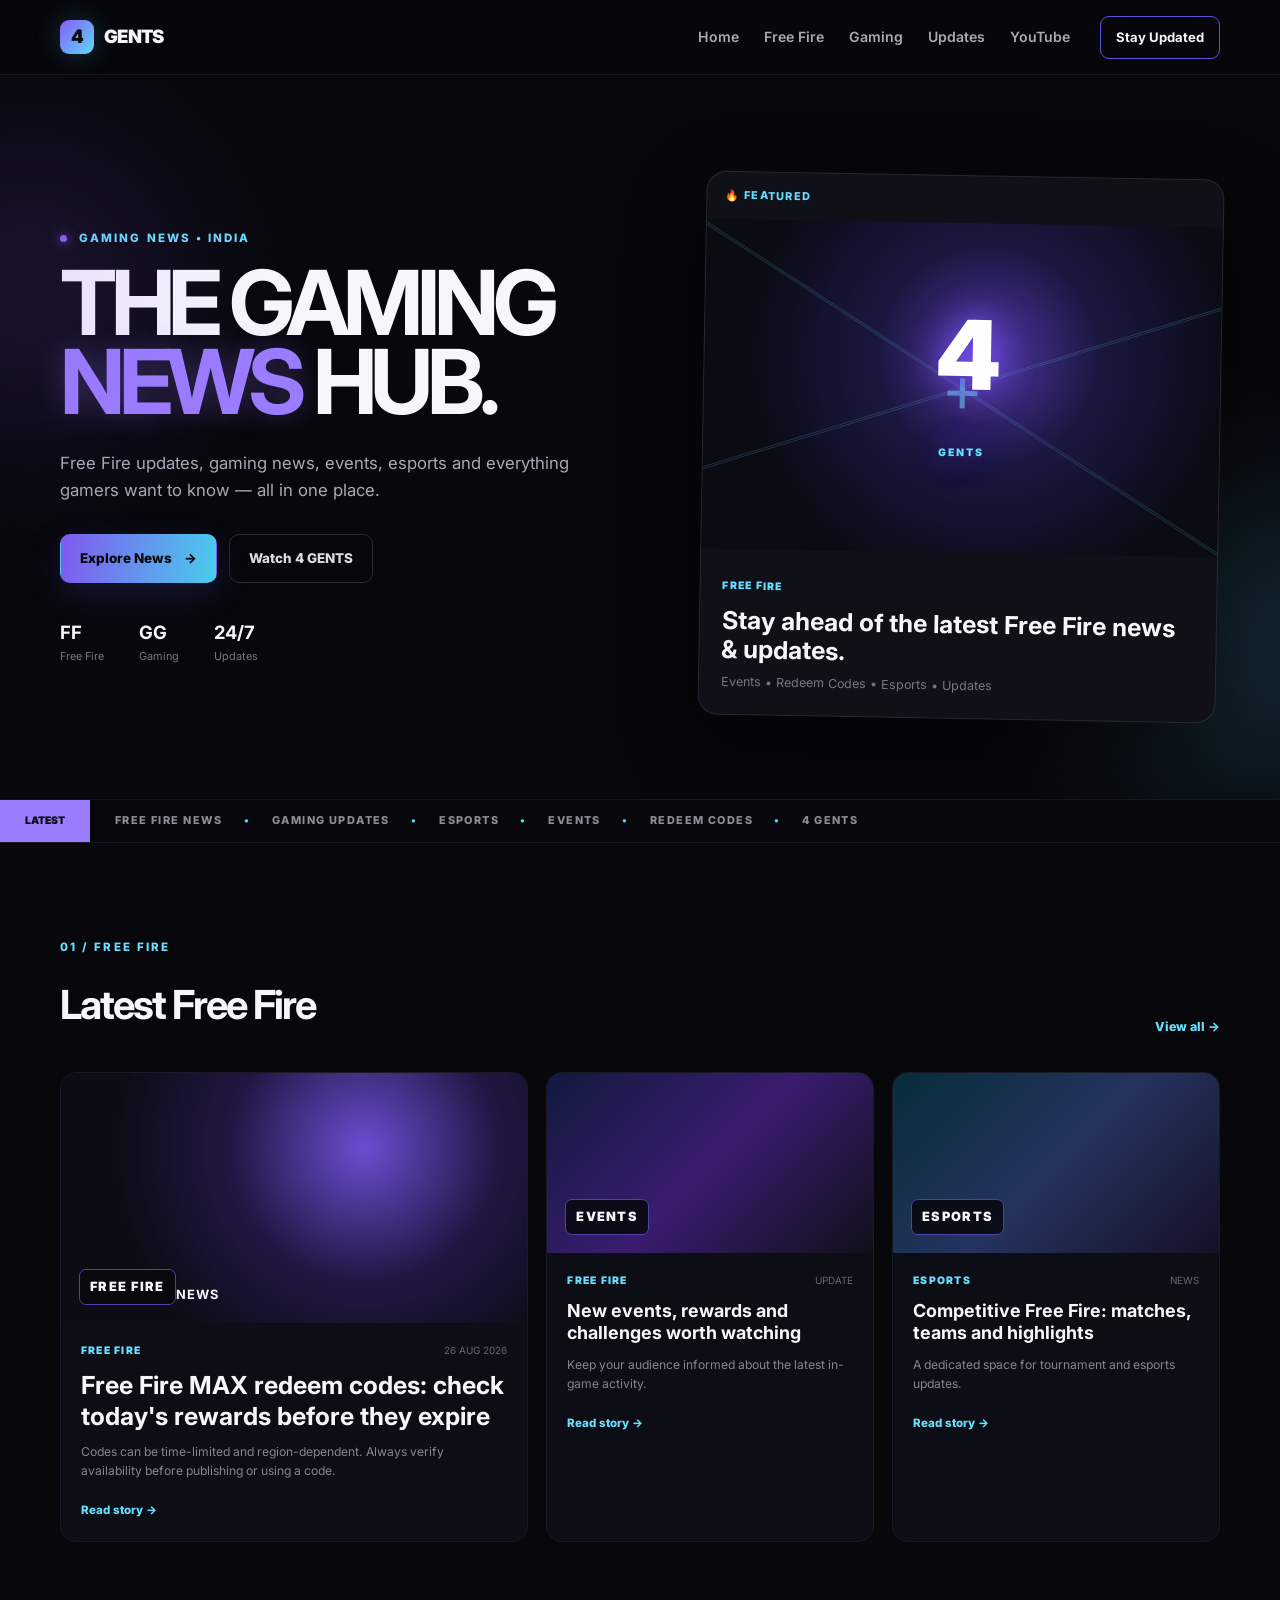
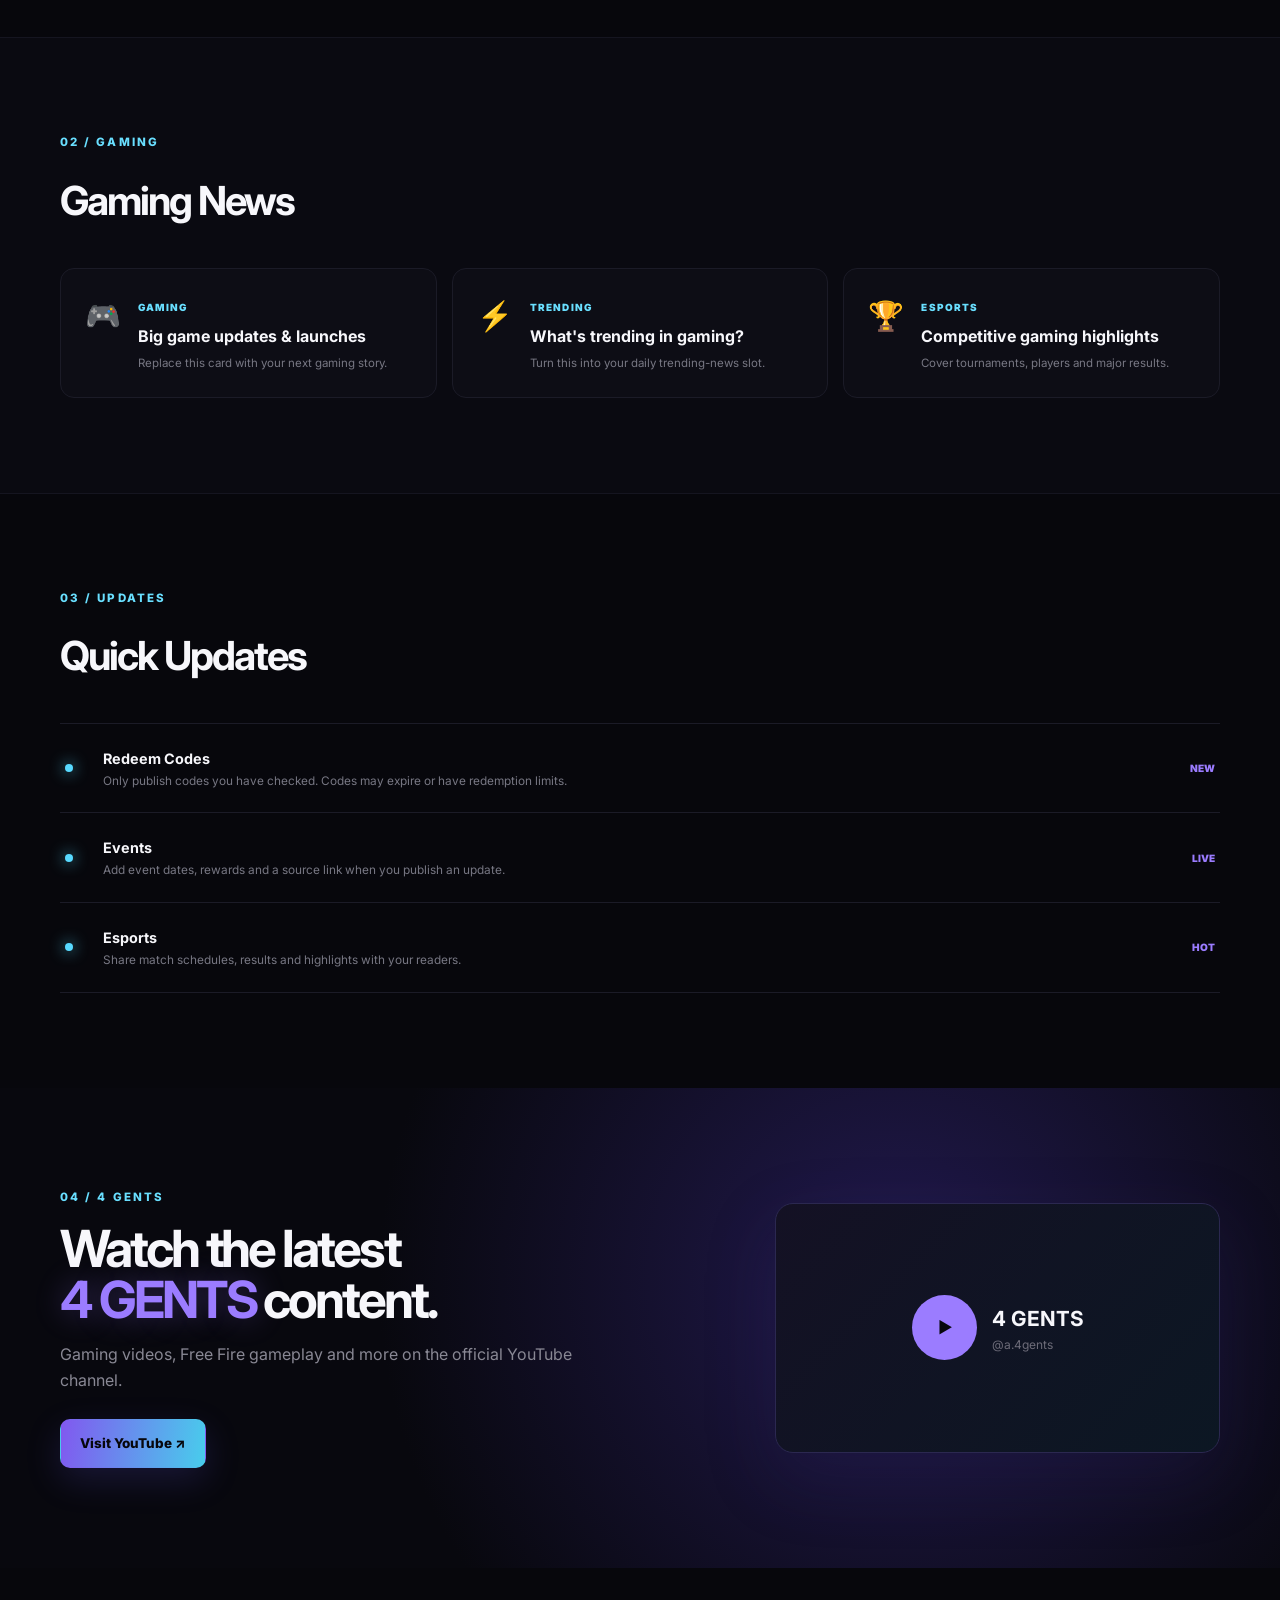
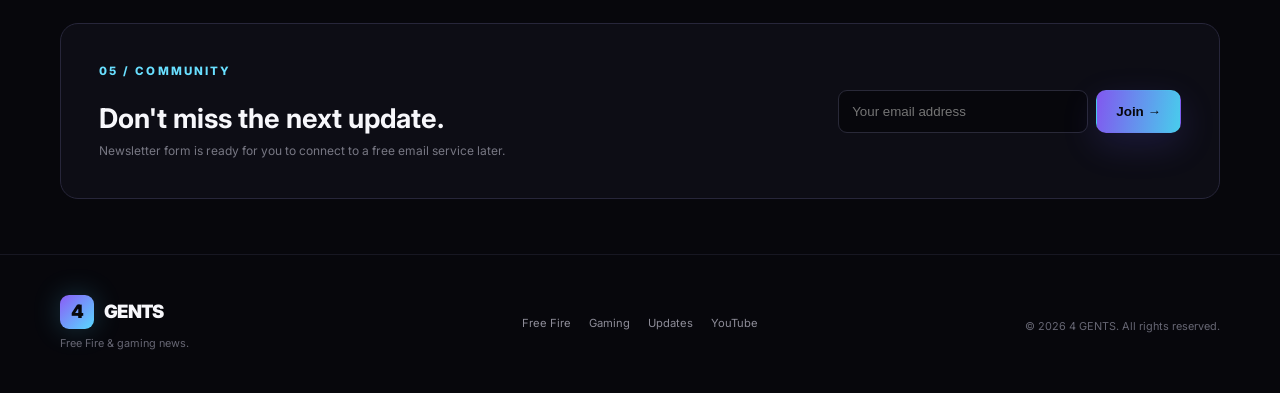
==== index.html @ d318eb94 "Add files via upload" ====
<!DOCTYPE html>
<html lang="en">
<head>
  <meta charset="UTF-8">
  <meta name="viewport" content="width=device-width, initial-scale=1.0">
  <meta name="description" content="4 GENTS - Free Fire and gaming news, updates, events, esports and gaming content.">
  <title>4 GENTS | Free Fire & Gaming News</title>
  <link rel="preconnect" href="https://fonts.googleapis.com">
  <link rel="preconnect" href="https://fonts.gstatic.com" crossorigin>
  <link href="https://fonts.googleapis.com/css2?family=Inter:wght@400;500;600;700;800;900&display=swap" rel="stylesheet">
  <link rel="stylesheet" href="style.css">
</head>
<body>
  <div class="progress" id="progress"></div>

  <header class="header">
    <div class="container nav">
      <a class="brand" href="#home" aria-label="4 GENTS home">
        <span class="brand-mark">4</span><span>GENTS</span>
      </a>
      <button class="menu" id="menu" aria-label="Open menu">☰</button>
      <nav id="navLinks">
        <a href="#home">Home</a>
        <a href="#freefire">Free Fire</a>
        <a href="#gaming">Gaming</a>
        <a href="#updates">Updates</a>
        <a href="#youtube">YouTube</a>
      </nav>
      <a class="nav-cta" href="#newsletter">Stay Updated</a>
    </div>
  </header>

  <main id="home">
    <section class="hero">
      <div class="hero-glow glow-one"></div>
      <div class="hero-glow glow-two"></div>
      <div class="container hero-grid">
        <div class="hero-copy">
          <div class="eyebrow"><span></span> GAMING NEWS • INDIA</div>
          <h1>THE GAMING<br><em>NEWS</em> HUB.</h1>
          <p>Free Fire updates, gaming news, events, esports and everything gamers want to know — all in one place.</p>
          <div class="hero-buttons">
            <a class="btn primary" href="#freefire">Explore News <span>→</span></a>
            <a class="btn ghost" href="#youtube">Watch 4 GENTS</a>
          </div>
          <div class="hero-stats">
            <div><strong>FF</strong><span>Free Fire</span></div>
            <div><strong>GG</strong><span>Gaming</span></div>
            <div><strong>24/7</strong><span>Updates</span></div>
          </div>
        </div>
        <div class="hero-card">
          <div class="card-tag">🔥 FEATURED</div>
          <div class="hero-art">
            <div class="scan"></div>
            <div class="crosshair">+</div>
            <div class="ff-logo">4<br><small>GENTS</small></div>
          </div>
          <div class="hero-card-body">
            <span class="category">FREE FIRE</span>
            <h2>Stay ahead of the latest Free Fire news & updates.</h2>
            <p>Events • Redeem Codes • Esports • Updates</p>
          </div>
        </div>
      </div>
    </section>

    <section class="ticker">
      <div class="ticker-label">LATEST</div>
      <div class="ticker-track">FREE FIRE NEWS <span>•</span> GAMING UPDATES <span>•</span> ESPORTS <span>•</span> EVENTS <span>•</span> REDEEM CODES <span>•</span> 4 GENTS</div>
    </section>

    <section class="section" id="freefire">
      <div class="container">
        <div class="section-head">
          <div>
            <div class="eyebrow">01 / FREE FIRE</div>
            <h2>Latest Free Fire</h2>
          </div>
          <a class="view-all" href="#updates">View all →</a>
        </div>

        <div class="news-grid">
          <article class="news-card featured">
            <div class="news-image ff-image">
              <span>FREE FIRE</span>
              <b>NEWS</b>
            </div>
            <div class="news-body">
              <div class="meta"><span>FREE FIRE</span><time>26 AUG 2026</time></div>
              <h3>Free Fire MAX redeem codes: check today's rewards before they expire</h3>
              <p>Codes can be time-limited and region-dependent. Always verify availability before publishing or using a code.</p>
              <a href="#updates">Read story →</a>
            </div>
          </article>

          <article class="news-card">
            <div class="news-image events-image"><span>EVENTS</span></div>
            <div class="news-body">
              <div class="meta"><span>FREE FIRE</span><time>UPDATE</time></div>
              <h3>New events, rewards and challenges worth watching</h3>
              <p>Keep your audience informed about the latest in-game activity.</p>
              <a href="#updates">Read story →</a>
            </div>
          </article>

          <article class="news-card">
            <div class="news-image esports-image"><span>ESPORTS</span></div>
            <div class="news-body">
              <div class="meta"><span>ESPORTS</span><time>NEWS</time></div>
              <h3>Competitive Free Fire: matches, teams and highlights</h3>
              <p>A dedicated space for tournament and esports updates.</p>
              <a href="#updates">Read story →</a>
            </div>
          </article>
        </div>
      </div>
    </section>

    <section class="section alt" id="gaming">
      <div class="container">
        <div class="section-head">
          <div>
            <div class="eyebrow">02 / GAMING</div>
            <h2>Gaming News</h2>
          </div>
        </div>
        <div class="mini-grid">
          <article class="mini-card"><span class="mini-icon">🎮</span><div><small>GAMING</small><h3>Big game updates & launches</h3><p>Replace this card with your next gaming story.</p></div></article>
          <article class="mini-card"><span class="mini-icon">⚡</span><div><small>TRENDING</small><h3>What's trending in gaming?</h3><p>Turn this into your daily trending-news slot.</p></div></article>
          <article class="mini-card"><span class="mini-icon">🏆</span><div><small>ESPORTS</small><h3>Competitive gaming highlights</h3><p>Cover tournaments, players and major results.</p></div></article>
        </div>
      </div>
    </section>

    <section class="section" id="updates">
      <div class="container">
        <div class="section-head">
          <div>
            <div class="eyebrow">03 / UPDATES</div>
            <h2>Quick Updates</h2>
          </div>
        </div>
        <div class="update-list">
          <div class="update"><span class="dot"></span><div><b>Redeem Codes</b><p>Only publish codes you have checked. Codes may expire or have redemption limits.</p></div><time>NEW</time></div>
          <div class="update"><span class="dot"></span><div><b>Events</b><p>Add event dates, rewards and a source link when you publish an update.</p></div><time>LIVE</time></div>
          <div class="update"><span class="dot"></span><div><b>Esports</b><p>Share match schedules, results and highlights with your readers.</p></div><time>HOT</time></div>
        </div>
      </div>
    </section>

    <section class="youtube" id="youtube">
      <div class="container youtube-inner">
        <div>
          <div class="eyebrow">04 / 4 GENTS</div>
          <h2>Watch the latest<br><em>4 GENTS</em> content.</h2>
          <p>Gaming videos, Free Fire gameplay and more on the official YouTube channel.</p>
          <a class="btn primary" href="https://youtube.com/@a.4gents" target="_blank" rel="noopener">Visit YouTube ↗</a>
        </div>
        <div class="yt-card">
          <div class="play">▶</div>
          <div><b>4 GENTS</b><span>@a.4gents</span></div>
        </div>
      </div>
    </section>

    <section class="newsletter" id="newsletter">
      <div class="container newsletter-box">
        <div><div class="eyebrow">05 / COMMUNITY</div><h2>Don't miss the next update.</h2><p>Newsletter form is ready for you to connect to a free email service later.</p></div>
        <form onsubmit="event.preventDefault(); alert('Thanks! Connect this form to an email service when you are ready.');">
          <input type="email" placeholder="Your email address" required>
          <button class="btn primary" type="submit">Join →</button>
        </form>
      </div>
    </section>
  </main>

  <footer>
    <div class="container footer">
      <div><a class="brand" href="#home"><span class="brand-mark">4</span><span>GENTS</span></a><p>Free Fire & gaming news.</p></div>
      <div class="footer-links"><a href="#freefire">Free Fire</a><a href="#gaming">Gaming</a><a href="#updates">Updates</a><a href="https://youtube.com/@a.4gents" target="_blank" rel="noopener">YouTube</a></div>
      <p class="copyright">© 2026 4 GENTS. All rights reserved.</p>
    </div>
  </footer>
  <script src="script.js"></script>
</body>
</html>
---- style.css ----
*{box-sizing:border-box;margin:0;padding:0}html{scroll-behavior:smooth}body{font-family:Inter,Arial,sans-serif;background:#07070c;color:#f7f7fb;line-height:1.6;overflow-x:hidden}a{color:inherit;text-decoration:none}.container{width:min(1160px,92%);margin:auto}.header{position:sticky;top:0;z-index:100;background:rgba(7,7,12,.78);backdrop-filter:blur(18px);border-bottom:1px solid rgba(255,255,255,.07)}.nav{height:74px;display:flex;align-items:center;gap:30px}.brand{display:flex;align-items:center;gap:10px;font-weight:900;letter-spacing:-.04em;font-size:1.15rem}.brand-mark{width:34px;height:34px;display:grid;place-items:center;border-radius:9px;background:linear-gradient(135deg,#8b5cf6,#58d9ff);color:#08080d;font-weight:900;box-shadow:0 0 28px rgba(88,217,255,.22)}nav{display:flex;gap:25px;margin-left:auto}nav a{font-size:.88rem;color:#aaa9b5;font-weight:600;transition:.2s}nav a:hover{color:#fff}.nav-cta{padding:10px 15px;border:1px solid #5b51d9;border-radius:9px;font-size:.82rem;font-weight:700}.menu{display:none;background:none;border:0;color:white;font-size:1.5rem}.hero{position:relative;padding:100px 0 80px;overflow:hidden}.hero-grid{display:grid;grid-template-columns:1.05fr .95fr;align-items:center;gap:70px}.eyebrow{font-size:.72rem;letter-spacing:.18em;color:#69dfff;font-weight:800;margin-bottom:17px}.eyebrow span{display:inline-block;width:7px;height:7px;background:#8b5cf6;border-radius:50%;margin-right:7px;box-shadow:0 0 12px #8b5cf6}.hero h1{font-size:clamp(3.3rem,7vw,6.7rem);line-height:.88;letter-spacing:-.07em;margin-bottom:28px}.hero h1 em,.youtube h2 em{font-style:normal;color:#9b7cff;text-shadow:0 0 30px rgba(155,124,255,.3)}.hero p{max-width:580px;color:#aaa9b5;font-size:1.05rem}.hero-buttons{display:flex;gap:12px;margin:30px 0}.btn{display:inline-flex;align-items:center;gap:12px;padding:13px 19px;border-radius:10px;font-weight:800;font-size:.84rem;border:1px solid transparent;cursor:pointer}.btn.primary{background:linear-gradient(100deg,#8158ef,#48cdec);color:#07070c;box-shadow:0 12px 35px rgba(100,90,240,.18)}.btn.ghost{border-color:#292938;color:#ddd}.hero-stats{display:flex;gap:35px;margin-top:35px}.hero-stats div{display:flex;flex-direction:column}.hero-stats strong{font-size:1.15rem}.hero-stats span{font-size:.68rem;color:#777783}.hero-card{border:1px solid rgba(255,255,255,.1);border-radius:20px;overflow:hidden;background:#101018;box-shadow:0 25px 80px rgba(0,0,0,.45);transform:rotate(1deg)}.card-tag{padding:15px 18px;font-size:.68rem;letter-spacing:.12em;color:#66dcff;font-weight:800}.hero-art{height:330px;position:relative;background:radial-gradient(circle at 55% 40%,#5135a5 0,#1b1740 32%,#0b0b14 70%);display:grid;place-items:center;overflow:hidden}.hero-art:before,.hero-art:after{content:"";position:absolute;border:1px solid rgba(100,220,255,.18);width:150%;height:1px;transform:rotate(-18deg)}.hero-art:after{transform:rotate(32deg)}.scan{position:absolute;inset:0;background:linear-gradient(transparent 49%,rgba(93,216,255,.09) 50%,transparent 51%);background-size:100% 18px}.crosshair{position:absolute;color:#6ddfff;font-size:4rem;opacity:.55}.ff-logo{z-index:2;text-align:center;font-size:6rem;font-weight:900;line-height:.7;letter-spacing:-.12em;color:#fff;text-shadow:0 0 35px #7d55ff}.ff-logo small{font-size:.65rem;letter-spacing:.18em;color:#63dfff}.hero-card-body{padding:22px}.category,.meta span{color:#69dfff;font-size:.65rem;font-weight:900;letter-spacing:.12em}.hero-card h2{font-size:1.55rem;line-height:1.15;margin:9px 0}.hero-card p{font-size:.78rem;color:#777783}.ticker{height:44px;border-top:1px solid #171722;border-bottom:1px solid #171722;display:flex;align-items:center;overflow:hidden;white-space:nowrap}.ticker-label{height:100%;display:grid;place-items:center;padding:0 25px;background:#9b7cff;color:#07070c;font-size:.65rem;font-weight:900}.ticker-track{padding-left:25px;font-size:.68rem;letter-spacing:.13em;font-weight:800;color:#8e8d98}.ticker-track span{color:#58d9ff;margin:0 18px}.section{padding:95px 0}.section.alt{background:#0a0a11;border-top:1px solid #151520;border-bottom:1px solid #151520}.section-head{display:flex;align-items:end;justify-content:space-between;margin-bottom:35px}.section h2{font-size:2.5rem;letter-spacing:-.05em}.view-all{color:#69dfff;font-size:.78rem;font-weight:800}.news-grid{display:grid;grid-template-columns:1.25fr .875fr .875fr;gap:18px}.news-card{background:#0d0d15;border:1px solid #1a1a27;border-radius:16px;overflow:hidden;transition:.25s}.news-card:hover,.mini-card:hover{transform:translateY(-5px);border-color:#4c43a0}.news-image{height:180px;display:flex;align-items:flex-end;padding:18px;font-size:.8rem;font-weight:900;letter-spacing:.1em}.featured .news-image{height:250px}.ff-image{background:radial-gradient(circle at 65% 30%,#6c4dd1,#211744 38%,#0c0c14 72%)}.events-image{background:linear-gradient(135deg,#111a3d,#3a1c70,#101018)}.esports-image{background:linear-gradient(135deg,#072d3a,#25335f,#151126)}.news-image span{background:#07070cdd;border:1px solid #4d42a7;padding:7px 10px;border-radius:7px}.news-body{padding:20px}.meta{display:flex;justify-content:space-between;gap:15px;margin-bottom:10px}.meta time{font-size:.62rem;color:#666673}.news-body h3{font-size:1.12rem;line-height:1.25;margin-bottom:10px}.featured .news-body h3{font-size:1.55rem}.news-body p{font-size:.76rem;color:#858491;margin-bottom:15px}.news-body a{font-size:.72rem;color:#69dfff;font-weight:800}.mini-grid{display:grid;grid-template-columns:repeat(3,1fr);gap:15px}.mini-card{display:flex;gap:17px;padding:24px;border:1px solid #1b1b27;border-radius:14px;background:#0d0d15;transition:.25s}.mini-icon{font-size:1.8rem}.mini-card small{font-size:.62rem;color:#69dfff;font-weight:900;letter-spacing:.12em}.mini-card h3{font-size:1rem;margin:5px 0}.mini-card p{font-size:.72rem;color:#777783}.update-list{border-top:1px solid #1b1b27}.update{display:grid;grid-template-columns:18px 1fr auto;gap:20px;align-items:center;padding:22px 5px;border-bottom:1px solid #1b1b27}.dot{width:8px;height:8px;background:#58d9ff;border-radius:50%;box-shadow:0 0 15px #58d9ff}.update b{font-size:.9rem}.update p{font-size:.74rem;color:#777783}.update time{font-size:.63rem;font-weight:900;color:#9b7cff}.youtube{padding:100px 0;background:radial-gradient(circle at 70% 40%,#21194d,#08080e 55%)}.youtube-inner{display:grid;grid-template-columns:1fr .7fr;align-items:center;gap:80px}.youtube h2{font-size:3.2rem;line-height:1;letter-spacing:-.06em;margin-bottom:17px}.youtube p{color:#898894;max-width:550px;margin-bottom:25px}.yt-card{height:250px;border-radius:18px;border:1px solid #2b2850;background:linear-gradient(135deg,#141124,#0c1723);display:flex;align-items:center;justify-content:center;gap:15px;box-shadow:0 25px 70px rgba(45,35,100,.22)}.play{width:65px;height:65px;border-radius:50%;display:grid;place-items:center;background:#9b7cff;color:#08080d;padding-left:3px}.yt-card div:last-child{display:flex;flex-direction:column}.yt-card b{font-size:1.3rem}.yt-card span{color:#6d6c79;font-size:.75rem}.newsletter{padding:55px 0}.newsletter-box{border:1px solid #27263a;background:#0d0d15;border-radius:18px;padding:38px;display:flex;align-items:center;justify-content:space-between;gap:30px}.newsletter h2{font-size:1.7rem}.newsletter p{font-size:.75rem;color:#777783}.newsletter form{display:flex;gap:8px}.newsletter input{background:#07070c;border:1px solid #292938;color:#fff;padding:13px;border-radius:9px;min-width:250px;outline:none}.newsletter input:focus{border-color:#58d9ff}footer{border-top:1px solid #171722;padding:40px 0}.footer{display:grid;grid-template-columns:1fr auto 1fr;align-items:center;gap:30px}.footer p{font-size:.68rem;color:#666673;margin-top:6px}.footer-links{display:flex;gap:18px;font-size:.7rem;color:#8d8c98}.copyright{text-align:right}.progress{position:fixed;top:0;left:0;height:2px;background:#58d9ff;z-index:200;width:0}.hero-glow{position:absolute;border-radius:50%;filter:blur(80px);opacity:.15;pointer-events:none}.glow-one{width:300px;height:300px;background:#8b5cf6;left:-120px;top:60px}.glow-two{width:300px;height:300px;background:#58d9ff;right:-120px;bottom:0}@media(max-width:850px){.nav{gap:15px}.menu{display:block;margin-left:auto}.nav nav{display:none;position:absolute;top:74px;left:4%;right:4%;background:#0d0d15;border:1px solid #242333;border-radius:12px;padding:15px;flex-direction:column;gap:3px}.nav nav.open{display:flex}.nav nav a{padding:10px}.nav-cta{display:none}.hero{padding:65px 0}.hero-grid,.youtube-inner{grid-template-columns:1fr;gap:45px}.hero-card{transform:none}.news-grid{grid-template-columns:1fr 1fr}.featured{grid-column:1/-1}.mini-grid{grid-template-columns:1fr}.newsletter-box,.footer{grid-template-columns:1fr;display:grid}.copyright{text-align:left}.footer-links{order:2}.copyright{order:3}}@media(max-width:520px){.hero h1{font-size:3.4rem}.hero-buttons{flex-direction:column}.hero-buttons .btn{justify-content:center}.hero-stats{gap:20px}.news-grid{grid-template-columns:1fr}.featured{grid-column:auto}.featured .news-image{height:210px}.section{padding:70px 0}.section h2{font-size:2rem}.youtube h2{font-size:2.5rem}.newsletter-box{padding:25px}.newsletter form{flex-direction:column}.newsletter input{min-width:0}.footer-links{flex-wrap:wrap}.hero-art{height:260px}}
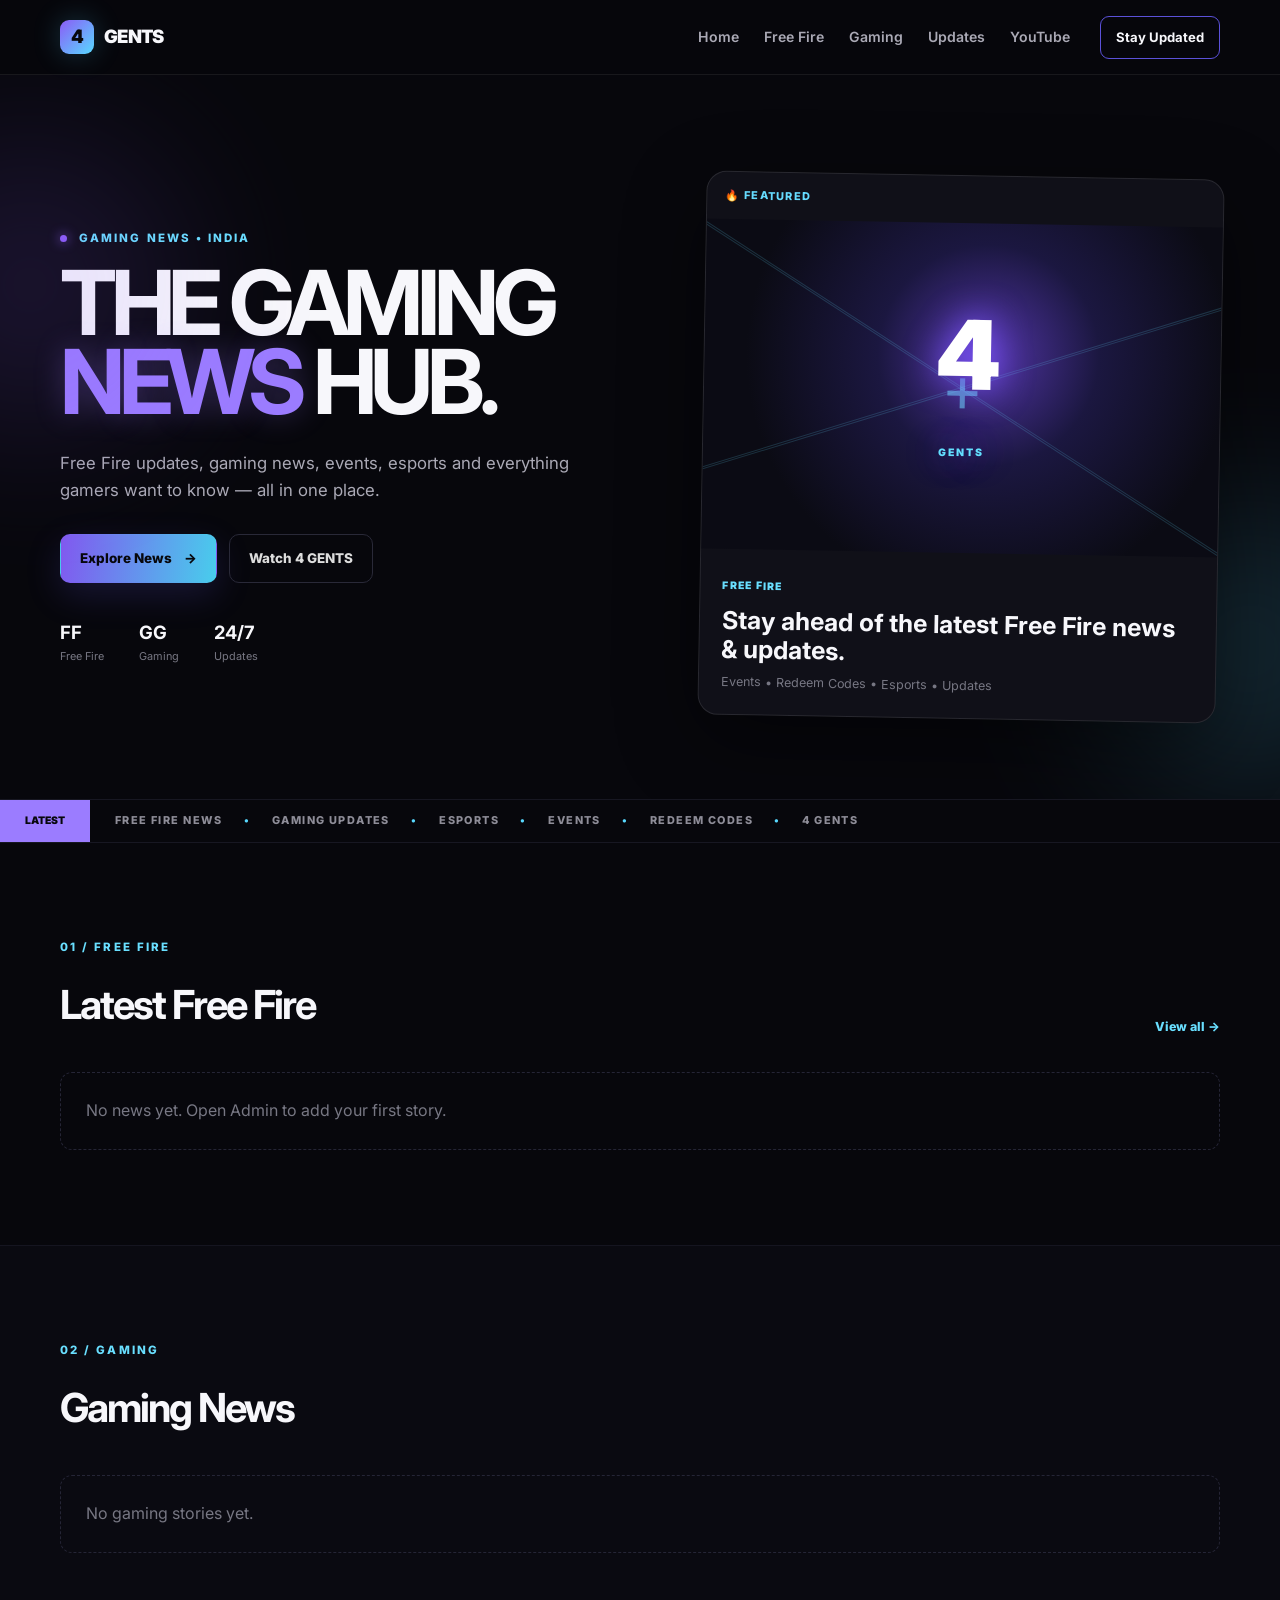
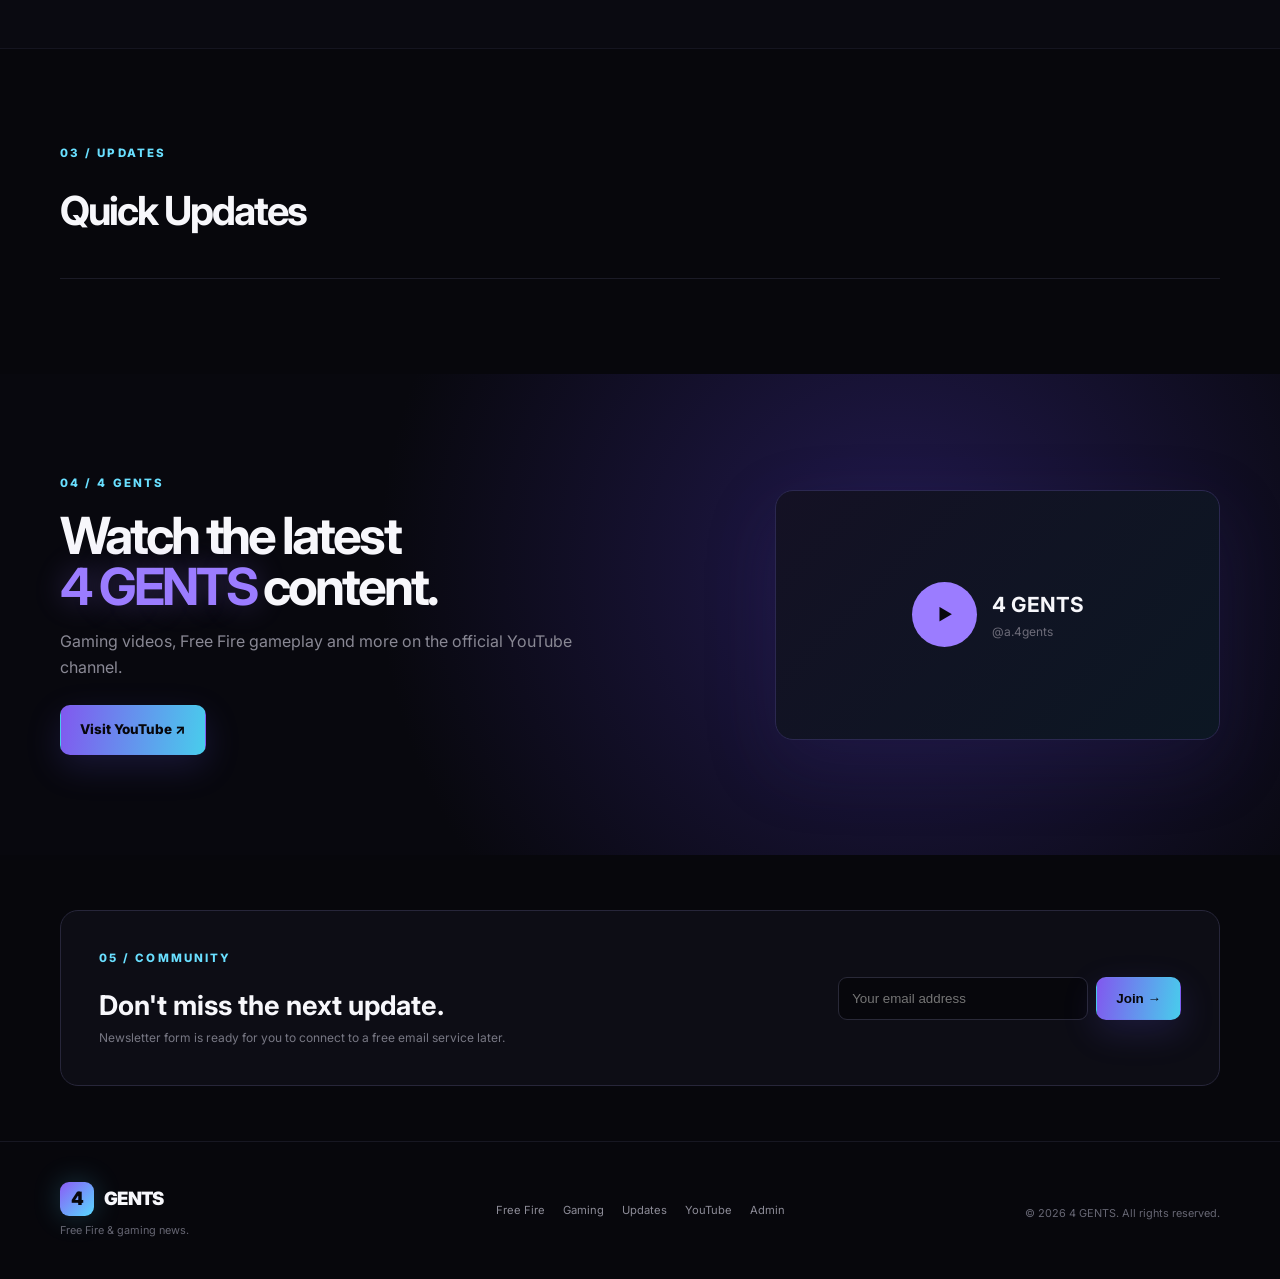
==== commit f6928875: "Add files via upload" ====
--- a/index.html
+++ b/index.html
@@ -1,187 +1,32 @@
 <!DOCTYPE html>
 <html lang="en">
 <head>
-  <meta charset="UTF-8">
-  <meta name="viewport" content="width=device-width, initial-scale=1.0">
+  <meta charset="UTF-8"><meta name="viewport" content="width=device-width, initial-scale=1.0">
   <meta name="description" content="4 GENTS - Free Fire and gaming news, updates, events, esports and gaming content.">
   <title>4 GENTS | Free Fire & Gaming News</title>
-  <link rel="preconnect" href="https://fonts.googleapis.com">
-  <link rel="preconnect" href="https://fonts.gstatic.com" crossorigin>
-  <link href="https://fonts.googleapis.com/css2?family=Inter:wght@400;500;600;700;800;900&display=swap" rel="stylesheet">
-  <link rel="stylesheet" href="style.css">
+  <link rel="preconnect" href="https://fonts.googleapis.com"><link rel="preconnect" href="https://fonts.gstatic.com" crossorigin>
+  <link href="https://fonts.googleapis.com/css2?family=Inter:wght@400;500;600;700;800;900&display=swap" rel="stylesheet"><link rel="stylesheet" href="style.css">
 </head>
 <body>
-  <div class="progress" id="progress"></div>
-
-  <header class="header">
-    <div class="container nav">
-      <a class="brand" href="#home" aria-label="4 GENTS home">
-        <span class="brand-mark">4</span><span>GENTS</span>
-      </a>
-      <button class="menu" id="menu" aria-label="Open menu">☰</button>
-      <nav id="navLinks">
-        <a href="#home">Home</a>
-        <a href="#freefire">Free Fire</a>
-        <a href="#gaming">Gaming</a>
-        <a href="#updates">Updates</a>
-        <a href="#youtube">YouTube</a>
-      </nav>
-      <a class="nav-cta" href="#newsletter">Stay Updated</a>
-    </div>
-  </header>
-
-  <main id="home">
-    <section class="hero">
-      <div class="hero-glow glow-one"></div>
-      <div class="hero-glow glow-two"></div>
-      <div class="container hero-grid">
-        <div class="hero-copy">
-          <div class="eyebrow"><span></span> GAMING NEWS • INDIA</div>
-          <h1>THE GAMING<br><em>NEWS</em> HUB.</h1>
-          <p>Free Fire updates, gaming news, events, esports and everything gamers want to know — all in one place.</p>
-          <div class="hero-buttons">
-            <a class="btn primary" href="#freefire">Explore News <span>→</span></a>
-            <a class="btn ghost" href="#youtube">Watch 4 GENTS</a>
-          </div>
-          <div class="hero-stats">
-            <div><strong>FF</strong><span>Free Fire</span></div>
-            <div><strong>GG</strong><span>Gaming</span></div>
-            <div><strong>24/7</strong><span>Updates</span></div>
-          </div>
-        </div>
-        <div class="hero-card">
-          <div class="card-tag">🔥 FEATURED</div>
-          <div class="hero-art">
-            <div class="scan"></div>
-            <div class="crosshair">+</div>
-            <div class="ff-logo">4<br><small>GENTS</small></div>
-          </div>
-          <div class="hero-card-body">
-            <span class="category">FREE FIRE</span>
-            <h2>Stay ahead of the latest Free Fire news & updates.</h2>
-            <p>Events • Redeem Codes • Esports • Updates</p>
-          </div>
-        </div>
-      </div>
-    </section>
-
-    <section class="ticker">
-      <div class="ticker-label">LATEST</div>
-      <div class="ticker-track">FREE FIRE NEWS <span>•</span> GAMING UPDATES <span>•</span> ESPORTS <span>•</span> EVENTS <span>•</span> REDEEM CODES <span>•</span> 4 GENTS</div>
-    </section>
-
-    <section class="section" id="freefire">
-      <div class="container">
-        <div class="section-head">
-          <div>
-            <div class="eyebrow">01 / FREE FIRE</div>
-            <h2>Latest Free Fire</h2>
-          </div>
-          <a class="view-all" href="#updates">View all →</a>
-        </div>
-
-        <div class="news-grid">
-          <article class="news-card featured">
-            <div class="news-image ff-image">
-              <span>FREE FIRE</span>
-              <b>NEWS</b>
-            </div>
-            <div class="news-body">
-              <div class="meta"><span>FREE FIRE</span><time>26 AUG 2026</time></div>
-              <h3>Free Fire MAX redeem codes: check today's rewards before they expire</h3>
-              <p>Codes can be time-limited and region-dependent. Always verify availability before publishing or using a code.</p>
-              <a href="#updates">Read story →</a>
-            </div>
-          </article>
-
-          <article class="news-card">
-            <div class="news-image events-image"><span>EVENTS</span></div>
-            <div class="news-body">
-              <div class="meta"><span>FREE FIRE</span><time>UPDATE</time></div>
-              <h3>New events, rewards and challenges worth watching</h3>
-              <p>Keep your audience informed about the latest in-game activity.</p>
-              <a href="#updates">Read story →</a>
-            </div>
-          </article>
-
-          <article class="news-card">
-            <div class="news-image esports-image"><span>ESPORTS</span></div>
-            <div class="news-body">
-              <div class="meta"><span>ESPORTS</span><time>NEWS</time></div>
-              <h3>Competitive Free Fire: matches, teams and highlights</h3>
-              <p>A dedicated space for tournament and esports updates.</p>
-              <a href="#updates">Read story →</a>
-            </div>
-          </article>
-        </div>
-      </div>
-    </section>
-
-    <section class="section alt" id="gaming">
-      <div class="container">
-        <div class="section-head">
-          <div>
-            <div class="eyebrow">02 / GAMING</div>
-            <h2>Gaming News</h2>
-          </div>
-        </div>
-        <div class="mini-grid">
-          <article class="mini-card"><span class="mini-icon">🎮</span><div><small>GAMING</small><h3>Big game updates & launches</h3><p>Replace this card with your next gaming story.</p></div></article>
-          <article class="mini-card"><span class="mini-icon">⚡</span><div><small>TRENDING</small><h3>What's trending in gaming?</h3><p>Turn this into your daily trending-news slot.</p></div></article>
-          <article class="mini-card"><span class="mini-icon">🏆</span><div><small>ESPORTS</small><h3>Competitive gaming highlights</h3><p>Cover tournaments, players and major results.</p></div></article>
-        </div>
-      </div>
-    </section>
-
-    <section class="section" id="updates">
-      <div class="container">
-        <div class="section-head">
-          <div>
-            <div class="eyebrow">03 / UPDATES</div>
-            <h2>Quick Updates</h2>
-          </div>
-        </div>
-        <div class="update-list">
-          <div class="update"><span class="dot"></span><div><b>Redeem Codes</b><p>Only publish codes you have checked. Codes may expire or have redemption limits.</p></div><time>NEW</time></div>
-          <div class="update"><span class="dot"></span><div><b>Events</b><p>Add event dates, rewards and a source link when you publish an update.</p></div><time>LIVE</time></div>
-          <div class="update"><span class="dot"></span><div><b>Esports</b><p>Share match schedules, results and highlights with your readers.</p></div><time>HOT</time></div>
-        </div>
-      </div>
-    </section>
-
-    <section class="youtube" id="youtube">
-      <div class="container youtube-inner">
-        <div>
-          <div class="eyebrow">04 / 4 GENTS</div>
-          <h2>Watch the latest<br><em>4 GENTS</em> content.</h2>
-          <p>Gaming videos, Free Fire gameplay and more on the official YouTube channel.</p>
-          <a class="btn primary" href="https://youtube.com/@a.4gents" target="_blank" rel="noopener">Visit YouTube ↗</a>
-        </div>
-        <div class="yt-card">
-          <div class="play">▶</div>
-          <div><b>4 GENTS</b><span>@a.4gents</span></div>
-        </div>
-      </div>
-    </section>
-
-    <section class="newsletter" id="newsletter">
-      <div class="container newsletter-box">
-        <div><div class="eyebrow">05 / COMMUNITY</div><h2>Don't miss the next update.</h2><p>Newsletter form is ready for you to connect to a free email service later.</p></div>
-        <form onsubmit="event.preventDefault(); alert('Thanks! Connect this form to an email service when you are ready.');">
-          <input type="email" placeholder="Your email address" required>
-          <button class="btn primary" type="submit">Join →</button>
-        </form>
-      </div>
-    </section>
-  </main>
-
-  <footer>
-    <div class="container footer">
-      <div><a class="brand" href="#home"><span class="brand-mark">4</span><span>GENTS</span></a><p>Free Fire & gaming news.</p></div>
-      <div class="footer-links"><a href="#freefire">Free Fire</a><a href="#gaming">Gaming</a><a href="#updates">Updates</a><a href="https://youtube.com/@a.4gents" target="_blank" rel="noopener">YouTube</a></div>
-      <p class="copyright">© 2026 4 GENTS. All rights reserved.</p>
-    </div>
-  </footer>
-  <script src="script.js"></script>
-</body>
-</html>
+<div class="progress" id="progress"></div>
+<header class="header"><div class="container nav">
+  <a class="brand" href="#home"><span class="brand-mark">4</span><span>GENTS</span></a>
+  <button class="menu" id="menu" aria-label="Open menu">☰</button>
+  <nav id="navLinks"><a href="#home">Home</a><a href="#freefire">Free Fire</a><a href="#gaming">Gaming</a><a href="#updates">Updates</a><a href="#youtube">YouTube</a></nav>
+  <a class="nav-cta" href="#newsletter">Stay Updated</a>
+</div></header>
+<main id="home">
+<section class="hero"><div class="hero-glow glow-one"></div><div class="hero-glow glow-two"></div><div class="container hero-grid">
+  <div class="hero-copy"><div class="eyebrow"><span></span> GAMING NEWS • INDIA</div><h1>THE GAMING<br><em>NEWS</em> HUB.</h1><p>Free Fire updates, gaming news, events, esports and everything gamers want to know — all in one place.</p><div class="hero-buttons"><a class="btn primary" href="#freefire">Explore News <span>→</span></a><a class="btn ghost" href="#youtube">Watch 4 GENTS</a></div><div class="hero-stats"><div><strong>FF</strong><span>Free Fire</span></div><div><strong>GG</strong><span>Gaming</span></div><div><strong>24/7</strong><span>Updates</span></div></div></div>
+  <div class="hero-card"><div class="card-tag">🔥 FEATURED</div><div class="hero-art"><div class="scan"></div><div class="crosshair">+</div><div class="ff-logo">4<br><small>GENTS</small></div></div><div class="hero-card-body"><span class="category">FREE FIRE</span><h2>Stay ahead of the latest Free Fire news & updates.</h2><p>Events • Redeem Codes • Esports • Updates</p></div></div>
+</div></section>
+<section class="ticker"><div class="ticker-label">LATEST</div><div class="ticker-track">FREE FIRE NEWS <span>•</span> GAMING UPDATES <span>•</span> ESPORTS <span>•</span> EVENTS <span>•</span> REDEEM CODES <span>•</span> 4 GENTS</div></section>
+<section class="section" id="freefire"><div class="container"><div class="section-head"><div><div class="eyebrow">01 / FREE FIRE</div><h2>Latest Free Fire</h2></div><a class="view-all" href="#updates">View all →</a></div><div class="news-grid" id="newsGrid"><div class="loading">Loading news...</div></div></div></section>
+<section class="section alt" id="gaming"><div class="container"><div class="section-head"><div><div class="eyebrow">02 / GAMING</div><h2>Gaming News</h2></div></div><div class="mini-grid" id="gamingGrid"></div></div></section>
+<section class="section" id="updates"><div class="container"><div class="section-head"><div><div class="eyebrow">03 / UPDATES</div><h2>Quick Updates</h2></div></div><div class="update-list" id="updatesList"></div></div></section>
+<section class="youtube" id="youtube"><div class="container youtube-inner"><div><div class="eyebrow">04 / 4 GENTS</div><h2>Watch the latest<br><em>4 GENTS</em> content.</h2><p>Gaming videos, Free Fire gameplay and more on the official YouTube channel.</p><a class="btn primary" href="https://youtube.com/@a.4gents" target="_blank" rel="noopener">Visit YouTube ↗</a></div><div class="yt-card"><div class="play">▶</div><div><b>4 GENTS</b><span>@a.4gents</span></div></div></div></section>
+<section class="newsletter" id="newsletter"><div class="container newsletter-box"><div><div class="eyebrow">05 / COMMUNITY</div><h2>Don't miss the next update.</h2><p>Newsletter form is ready for you to connect to a free email service later.</p></div><form onsubmit="event.preventDefault(); alert('Thanks! Connect this form to an email service when you are ready.');"><input type="email" placeholder="Your email address" required><button class="btn primary" type="submit">Join →</button></form></div></section>
+</main>
+<footer><div class="container footer"><div><a class="brand" href="#home"><span class="brand-mark">4</span><span>GENTS</span></a><p>Free Fire & gaming news.</p></div><div class="footer-links"><a href="#freefire">Free Fire</a><a href="#gaming">Gaming</a><a href="#updates">Updates</a><a href="https://youtube.com/@a.4gents" target="_blank" rel="noopener">YouTube</a><a href="admin.html">Admin</a></div><p class="copyright">© 2026 4 GENTS. All rights reserved.</p></div></footer>
+<script src="script.js"></script>
+</body></html>
--- a/style.css
+++ b/style.css
@@ -1 +1,2 @@
 *{box-sizing:border-box;margin:0;padding:0}html{scroll-behavior:smooth}body{font-family:Inter,Arial,sans-serif;background:#07070c;color:#f7f7fb;line-height:1.6;overflow-x:hidden}a{color:inherit;text-decoration:none}.container{width:min(1160px,92%);margin:auto}.header{position:sticky;top:0;z-index:100;background:rgba(7,7,12,.78);backdrop-filter:blur(18px);border-bottom:1px solid rgba(255,255,255,.07)}.nav{height:74px;display:flex;align-items:center;gap:30px}.brand{display:flex;align-items:center;gap:10px;font-weight:900;letter-spacing:-.04em;font-size:1.15rem}.brand-mark{width:34px;height:34px;display:grid;place-items:center;border-radius:9px;background:linear-gradient(135deg,#8b5cf6,#58d9ff);color:#08080d;font-weight:900;box-shadow:0 0 28px rgba(88,217,255,.22)}nav{display:flex;gap:25px;margin-left:auto}nav a{font-size:.88rem;color:#aaa9b5;font-weight:600;transition:.2s}nav a:hover{color:#fff}.nav-cta{padding:10px 15px;border:1px solid #5b51d9;border-radius:9px;font-size:.82rem;font-weight:700}.menu{display:none;background:none;border:0;color:white;font-size:1.5rem}.hero{position:relative;padding:100px 0 80px;overflow:hidden}.hero-grid{display:grid;grid-template-columns:1.05fr .95fr;align-items:center;gap:70px}.eyebrow{font-size:.72rem;letter-spacing:.18em;color:#69dfff;font-weight:800;margin-bottom:17px}.eyebrow span{display:inline-block;width:7px;height:7px;background:#8b5cf6;border-radius:50%;margin-right:7px;box-shadow:0 0 12px #8b5cf6}.hero h1{font-size:clamp(3.3rem,7vw,6.7rem);line-height:.88;letter-spacing:-.07em;margin-bottom:28px}.hero h1 em,.youtube h2 em{font-style:normal;color:#9b7cff;text-shadow:0 0 30px rgba(155,124,255,.3)}.hero p{max-width:580px;color:#aaa9b5;font-size:1.05rem}.hero-buttons{display:flex;gap:12px;margin:30px 0}.btn{display:inline-flex;align-items:center;gap:12px;padding:13px 19px;border-radius:10px;font-weight:800;font-size:.84rem;border:1px solid transparent;cursor:pointer}.btn.primary{background:linear-gradient(100deg,#8158ef,#48cdec);color:#07070c;box-shadow:0 12px 35px rgba(100,90,240,.18)}.btn.ghost{border-color:#292938;color:#ddd}.hero-stats{display:flex;gap:35px;margin-top:35px}.hero-stats div{display:flex;flex-direction:column}.hero-stats strong{font-size:1.15rem}.hero-stats span{font-size:.68rem;color:#777783}.hero-card{border:1px solid rgba(255,255,255,.1);border-radius:20px;overflow:hidden;background:#101018;box-shadow:0 25px 80px rgba(0,0,0,.45);transform:rotate(1deg)}.card-tag{padding:15px 18px;font-size:.68rem;letter-spacing:.12em;color:#66dcff;font-weight:800}.hero-art{height:330px;position:relative;background:radial-gradient(circle at 55% 40%,#5135a5 0,#1b1740 32%,#0b0b14 70%);display:grid;place-items:center;overflow:hidden}.hero-art:before,.hero-art:after{content:"";position:absolute;border:1px solid rgba(100,220,255,.18);width:150%;height:1px;transform:rotate(-18deg)}.hero-art:after{transform:rotate(32deg)}.scan{position:absolute;inset:0;background:linear-gradient(transparent 49%,rgba(93,216,255,.09) 50%,transparent 51%);background-size:100% 18px}.crosshair{position:absolute;color:#6ddfff;font-size:4rem;opacity:.55}.ff-logo{z-index:2;text-align:center;font-size:6rem;font-weight:900;line-height:.7;letter-spacing:-.12em;color:#fff;text-shadow:0 0 35px #7d55ff}.ff-logo small{font-size:.65rem;letter-spacing:.18em;color:#63dfff}.hero-card-body{padding:22px}.category,.meta span{color:#69dfff;font-size:.65rem;font-weight:900;letter-spacing:.12em}.hero-card h2{font-size:1.55rem;line-height:1.15;margin:9px 0}.hero-card p{font-size:.78rem;color:#777783}.ticker{height:44px;border-top:1px solid #171722;border-bottom:1px solid #171722;display:flex;align-items:center;overflow:hidden;white-space:nowrap}.ticker-label{height:100%;display:grid;place-items:center;padding:0 25px;background:#9b7cff;color:#07070c;font-size:.65rem;font-weight:900}.ticker-track{padding-left:25px;font-size:.68rem;letter-spacing:.13em;font-weight:800;color:#8e8d98}.ticker-track span{color:#58d9ff;margin:0 18px}.section{padding:95px 0}.section.alt{background:#0a0a11;border-top:1px solid #151520;border-bottom:1px solid #151520}.section-head{display:flex;align-items:end;justify-content:space-between;margin-bottom:35px}.section h2{font-size:2.5rem;letter-spacing:-.05em}.view-all{color:#69dfff;font-size:.78rem;font-weight:800}.news-grid{display:grid;grid-template-columns:1.25fr .875fr .875fr;gap:18px}.news-card{background:#0d0d15;border:1px solid #1a1a27;border-radius:16px;overflow:hidden;transition:.25s}.news-card:hover,.mini-card:hover{transform:translateY(-5px);border-color:#4c43a0}.news-image{height:180px;display:flex;align-items:flex-end;padding:18px;font-size:.8rem;font-weight:900;letter-spacing:.1em}.featured .news-image{height:250px}.ff-image{background:radial-gradient(circle at 65% 30%,#6c4dd1,#211744 38%,#0c0c14 72%)}.events-image{background:linear-gradient(135deg,#111a3d,#3a1c70,#101018)}.esports-image{background:linear-gradient(135deg,#072d3a,#25335f,#151126)}.news-image span{background:#07070cdd;border:1px solid #4d42a7;padding:7px 10px;border-radius:7px}.news-body{padding:20px}.meta{display:flex;justify-content:space-between;gap:15px;margin-bottom:10px}.meta time{font-size:.62rem;color:#666673}.news-body h3{font-size:1.12rem;line-height:1.25;margin-bottom:10px}.featured .news-body h3{font-size:1.55rem}.news-body p{font-size:.76rem;color:#858491;margin-bottom:15px}.news-body a{font-size:.72rem;color:#69dfff;font-weight:800}.mini-grid{display:grid;grid-template-columns:repeat(3,1fr);gap:15px}.mini-card{display:flex;gap:17px;padding:24px;border:1px solid #1b1b27;border-radius:14px;background:#0d0d15;transition:.25s}.mini-icon{font-size:1.8rem}.mini-card small{font-size:.62rem;color:#69dfff;font-weight:900;letter-spacing:.12em}.mini-card h3{font-size:1rem;margin:5px 0}.mini-card p{font-size:.72rem;color:#777783}.update-list{border-top:1px solid #1b1b27}.update{display:grid;grid-template-columns:18px 1fr auto;gap:20px;align-items:center;padding:22px 5px;border-bottom:1px solid #1b1b27}.dot{width:8px;height:8px;background:#58d9ff;border-radius:50%;box-shadow:0 0 15px #58d9ff}.update b{font-size:.9rem}.update p{font-size:.74rem;color:#777783}.update time{font-size:.63rem;font-weight:900;color:#9b7cff}.youtube{padding:100px 0;background:radial-gradient(circle at 70% 40%,#21194d,#08080e 55%)}.youtube-inner{display:grid;grid-template-columns:1fr .7fr;align-items:center;gap:80px}.youtube h2{font-size:3.2rem;line-height:1;letter-spacing:-.06em;margin-bottom:17px}.youtube p{color:#898894;max-width:550px;margin-bottom:25px}.yt-card{height:250px;border-radius:18px;border:1px solid #2b2850;background:linear-gradient(135deg,#141124,#0c1723);display:flex;align-items:center;justify-content:center;gap:15px;box-shadow:0 25px 70px rgba(45,35,100,.22)}.play{width:65px;height:65px;border-radius:50%;display:grid;place-items:center;background:#9b7cff;color:#08080d;padding-left:3px}.yt-card div:last-child{display:flex;flex-direction:column}.yt-card b{font-size:1.3rem}.yt-card span{color:#6d6c79;font-size:.75rem}.newsletter{padding:55px 0}.newsletter-box{border:1px solid #27263a;background:#0d0d15;border-radius:18px;padding:38px;display:flex;align-items:center;justify-content:space-between;gap:30px}.newsletter h2{font-size:1.7rem}.newsletter p{font-size:.75rem;color:#777783}.newsletter form{display:flex;gap:8px}.newsletter input{background:#07070c;border:1px solid #292938;color:#fff;padding:13px;border-radius:9px;min-width:250px;outline:none}.newsletter input:focus{border-color:#58d9ff}footer{border-top:1px solid #171722;padding:40px 0}.footer{display:grid;grid-template-columns:1fr auto 1fr;align-items:center;gap:30px}.footer p{font-size:.68rem;color:#666673;margin-top:6px}.footer-links{display:flex;gap:18px;font-size:.7rem;color:#8d8c98}.copyright{text-align:right}.progress{position:fixed;top:0;left:0;height:2px;background:#58d9ff;z-index:200;width:0}.hero-glow{position:absolute;border-radius:50%;filter:blur(80px);opacity:.15;pointer-events:none}.glow-one{width:300px;height:300px;background:#8b5cf6;left:-120px;top:60px}.glow-two{width:300px;height:300px;background:#58d9ff;right:-120px;bottom:0}@media(max-width:850px){.nav{gap:15px}.menu{display:block;margin-left:auto}.nav nav{display:none;position:absolute;top:74px;left:4%;right:4%;background:#0d0d15;border:1px solid #242333;border-radius:12px;padding:15px;flex-direction:column;gap:3px}.nav nav.open{display:flex}.nav nav a{padding:10px}.nav-cta{display:none}.hero{padding:65px 0}.hero-grid,.youtube-inner{grid-template-columns:1fr;gap:45px}.hero-card{transform:none}.news-grid{grid-template-columns:1fr 1fr}.featured{grid-column:1/-1}.mini-grid{grid-template-columns:1fr}.newsletter-box,.footer{grid-template-columns:1fr;display:grid}.copyright{text-align:left}.footer-links{order:2}.copyright{order:3}}@media(max-width:520px){.hero h1{font-size:3.4rem}.hero-buttons{flex-direction:column}.hero-buttons .btn{justify-content:center}.hero-stats{gap:20px}.news-grid{grid-template-columns:1fr}.featured{grid-column:auto}.featured .news-image{height:210px}.section{padding:70px 0}.section h2{font-size:2rem}.youtube h2{font-size:2.5rem}.newsletter-box{padding:25px}.newsletter form{flex-direction:column}.newsletter input{min-width:0}.footer-links{flex-wrap:wrap}.hero-art{height:260px}}
+.loading,.empty{grid-column:1/-1;color:#777783;padding:25px;border:1px dashed #252536;border-radius:12px}.story-link{border:0;background:none;color:#69dfff;font:inherit;font-size:.72rem;font-weight:800;cursor:pointer;padding:0}.admin{padding:70px 0 100px}.admin-hero{max-width:800px;margin-bottom:35px}.admin-hero h1{font-size:clamp(2.3rem,6vw,4.6rem);line-height:.98;letter-spacing:-.06em;margin-bottom:18px}.admin-hero p{color:#92919d}.admin-card{background:#0d0d15;border:1px solid #1b1b29;border-radius:18px;padding:28px;margin:18px 0}.admin-toolbar{display:flex;align-items:center;justify-content:space-between;gap:20px;margin-bottom:25px}.admin-toolbar h2{font-size:1.35rem}.toolbar-buttons{display:flex;gap:8px;flex-wrap:wrap}.form-grid{display:grid;grid-template-columns:1fr 1fr;gap:18px}.form-grid label{display:flex;flex-direction:column;gap:7px;font-size:.74rem;font-weight:800;color:#bbb9c5}.form-grid .wide{grid-column:1/-1}.form-grid input,.form-grid select,.form-grid textarea{width:100%;background:#07070c;color:#fff;border:1px solid #292938;border-radius:9px;padding:13px;font:inherit;font-size:.84rem;outline:none}.form-grid textarea{resize:vertical}.form-grid input:focus,.form-grid select:focus,.form-grid textarea:focus{border-color:#58d9ff}.form-grid small{font-weight:500;color:#666673}.check{flex-direction:row!important;align-items:center}.check input{width:auto}.form-actions{display:flex;gap:10px;margin-top:22px}.story-list{display:grid;gap:8px}.story-row{width:100%;display:flex;justify-content:space-between;align-items:center;text-align:left;background:#08080e;border:1px solid #1b1b28;color:#fff;border-radius:10px;padding:14px;cursor:pointer}.story-row:hover,.story-row.active{border-color:#5b51d9}.story-row span:first-child{display:flex;flex-direction:column;gap:3px}.story-row b{font-size:.82rem}.story-row small{color:#6f6e7a;font-size:.68rem}.muted{color:#777783;font-size:.75rem}.how ol{padding-left:22px;color:#aaa9b5}.how li{margin:9px 0}.warning{margin-top:20px;padding:14px;border:1px solid #3a3155;border-radius:10px;color:#9f98b9;font-size:.75rem}@media(max-width:700px){.form-grid{grid-template-columns:1fr}.form-grid .wide{grid-column:auto}.admin-toolbar{align-items:flex-start;flex-direction:column}.toolbar-buttons{width:100%}.toolbar-buttons .btn{flex:1;justify-content:center}.admin-card{padding:20px}.admin{padding-top:45px}}
